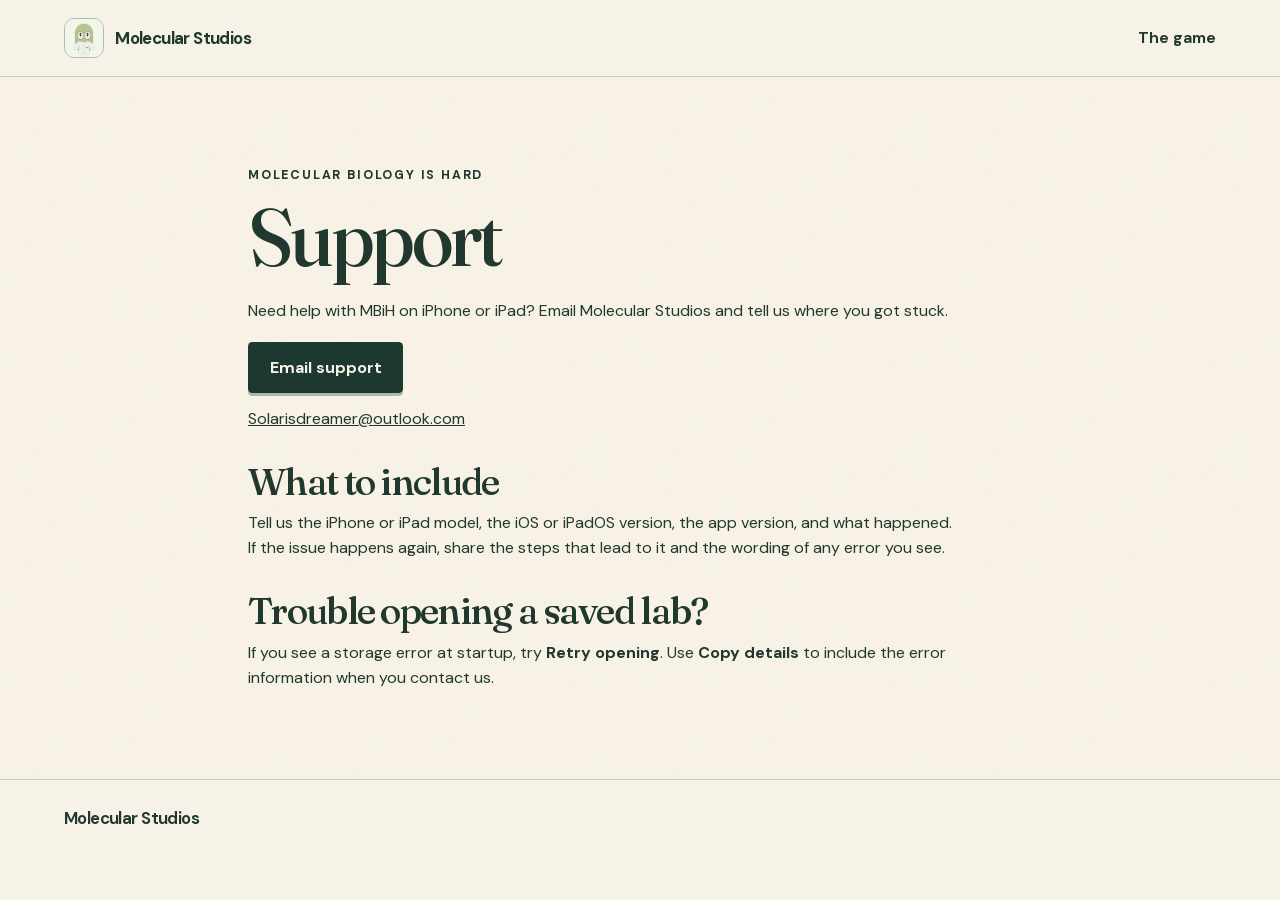
==== support/index.html @ f118ce56 "Publish Molecular Studios product and support pages" ====
<!doctype html>
<html lang="en">
<head>
  <meta charset="utf-8">
  <meta name="viewport" content="width=device-width, initial-scale=1">
  <meta name="theme-color" content="#f6f2e8">
  <title>MBiH Support | Molecular Studios</title>
  <meta name="description" content="Get help with Molecular Biology is Hard on iPhone and iPad.">
  <link rel="canonical" href="https://zosimov735.github.io/molecular-studios/support/">
  <link rel="icon" href="../assets/ed.webp" type="image/webp">
  <link rel="stylesheet" href="../style.css">
</head>
<body>
  <a class="skip" href="#main">Skip to content</a>
  <header class="site-header">
    <div class="wrap header-inner">
      <a class="studio" href="../">
        <img src="../assets/ed.webp" width="40" height="40" alt="">
        <span>Molecular Studios</span>
      </a>
      <nav aria-label="Studio pages"><a href="../">The game</a></nav>
    </div>
  </header>
  <main class="paper" id="main">
    <article class="wrap info-page">
      <p class="eyebrow">Molecular Biology is Hard</p>
      <h1>Support</h1>
      <p>Need help with MBiH on iPhone or iPad? Email Molecular Studios and tell us where you got stuck.</p>
      <a class="button" href="mailto:Solarisdreamer@outlook.com?subject=MBiH%20support">Email support</a>
      <p class="support-address"><a href="mailto:Solarisdreamer@outlook.com?subject=MBiH%20support">Solarisdreamer@outlook.com</a></p>
      <h2>What to include</h2>
      <p>Tell us the iPhone or iPad model, the iOS or iPadOS version, the app version, and what happened. If the issue happens again, share the steps that lead to it and the wording of any error you see.</p>
      <h2>Trouble opening a saved lab?</h2>
      <p>If you see a storage error at startup, try <strong>Retry opening</strong>. Use <strong>Copy details</strong> to include the error information when you contact us.</p>
    </article>
  </main>
  <footer class="site-footer">
    <div class="wrap footer-inner">
      <a class="studio" href="../">Molecular Studios</a>
    </div>
  </footer>
</body>
</html>
---- style.css ----
@font-face {
  font-family: Fraunces;
  src: url("assets/fonts/fraunces.woff2") format("woff2");
  font-weight: 500;
  font-display: swap;
}

@font-face {
  font-family: Fraunces;
  src: url("assets/fonts/fraunces-italic.woff2") format("woff2");
  font-weight: 500;
  font-style: italic;
  font-display: swap;
}

@font-face {
  font-family: "DM Sans";
  src: url("assets/fonts/dm-sans.woff2") format("woff2");
  font-weight: 400 700;
  font-display: swap;
}

:root {
  color-scheme: light;
  --paper: #f6f2e8;
  --ink: #20382d;
  --muted: #4b5b50;
  --pine: #1d382e;
  --mint: #c9dbcc;
  --sage: #e0e8dc;
  --brass: #f0daa4;
  --line: #c9cbb9;
  --display: Fraunces, Georgia, serif;
  --body: "DM Sans", system-ui, sans-serif;
  --pad: clamp(1.25rem, 5vw, 5rem);
}

*, *::before, *::after { box-sizing: border-box; }

html { scroll-behavior: smooth; }
body {
  margin: 0;
  background: var(--paper);
  color: var(--ink);
  font: 1rem/1.57 var(--body);
}

h1, h2, h3, p, figure { margin: 0; }
img { display: block; max-width: 100%; height: auto; }
a { color: inherit; }
button { font: inherit; }
:focus-visible { outline: 3px solid #15817c; outline-offset: 5px; }

.wrap { width: min(100% - var(--pad) * 2, 82rem); margin-inline: auto; }
.paper {
  background-color: var(--paper);
  background-image: linear-gradient(#f6f2e8d9, #f6f2e8d9), url("assets/paper.webp");
  background-size: auto, 20rem;
}

.skip {
  position: fixed;
  z-index: 5;
  inset: .5rem auto auto .5rem;
  padding: .65rem 1rem;
  transform: translateY(-150%);
  background: var(--pine);
  color: white;
}
.skip:focus { transform: none; }

.site-header { border-bottom: 1px solid var(--line); }
.header-inner, .footer-inner {
  min-height: 4.75rem;
  display: flex;
  align-items: center;
  justify-content: space-between;
  gap: .5rem 2rem;
}

.studio {
  display: inline-flex;
  align-items: center;
  min-height: 44px;
  gap: .7rem;
  font-weight: 700;
  text-decoration: none;
  letter-spacing: -.035em;
  font-size: 1.06rem;
}

.studio img {
  border: 1px solid #aebda8;
  border-radius: .65rem;
}

.site-header nav { display: flex; gap: clamp(.9rem, 2.8vw, 2.5rem); }
.site-header nav a, .site-footer a {
  display: inline-flex;
  align-items: center;
  min-height: 44px;
  font-weight: 650;
  text-underline-offset: .35em;
  text-decoration: none;
}
.site-header nav a:hover, .site-footer a:hover { text-decoration: underline; }

.eyebrow {
  color: inherit;
  font-size: .78rem;
  font-weight: 700;
  line-height: 1.4;
  letter-spacing: .145em;
  text-transform: uppercase;
}

h1, h2, h3 {
  font-family: var(--display);
  font-weight: 500;
  font-optical-sizing: auto;
  line-height: 1.02;
  letter-spacing: -.045em;
}

h2 { font-size: clamp(2.7rem, 5.2vw, 5.05rem); }
h3 { font-size: clamp(1.85rem, 3.05vw, 3rem); }

.hero {
  position: relative;
  isolation: isolate;
  overflow: clip;
}

.hero::after {
  position: absolute;
  z-index: -1;
  right: -2rem;
  top: 4.5rem;
  bottom: 4.5rem;
  width: 45%;
  background-color: #dbe3d6;
  background-image: repeating-linear-gradient(90deg, transparent 0 31px, #819b892a 31px 32px),
                    repeating-linear-gradient(0deg, transparent 0 31px, #819b892a 31px 32px);
  border-block: 1px solid #bacabc;
  content: "";
}

.hero-layout {
  display: grid;
  grid-template-columns: minmax(0, .87fr) minmax(0, 1.13fr);
  gap: clamp(1.75rem, 4.5vw, 4.25rem);
  align-items: center;
  min-height: 36rem;
  padding-block: clamp(4.25rem, 8vw, 8.6rem);
}

.product-name { margin-bottom: 1.25rem; }
.hero h1 { font-size: clamp(3.15rem, 5.05vw, 5rem); }
.hero h1 em { color: #396453; }
.hero h1 i { font-style: inherit; }
.lead { margin-top: 1.5rem; max-width: 32rem; color: var(--muted); font-size: clamp(1rem, 1.35vw, 1.1875rem); }

.hero-actions {
  display: flex;
  flex-wrap: wrap;
  gap: .65rem 1.15rem;
  align-items: center;
  margin-top: 1.7rem;
}
.platform { color: var(--muted); font-size: .875rem; font-weight: 650; }

.button {
  display: inline-flex;
  justify-content: center;
  align-items: center;
  min-height: 3.2rem;
  padding: .65rem 1.35rem;
  border-radius: .27rem;
  background: var(--pine);
  color: var(--paper);
  font-weight: 700;
  text-decoration: none;
  box-shadow: 0 3px 0 #a8bba8;
  transition: background-color .15s, box-shadow .15s;
}
.button:hover { background-color: #2d5546; box-shadow: 0 3px 0 #6e9981; }

.hero-mount {
  padding: clamp(.55rem, 1.3vw, 1.125rem);
  background: #f9f6ed;
  border: 1px solid #a2b2a4;
  border-radius: .65rem;
  box-shadow: 0 2px 0 #a0ae9e, 0 16px 40px #213d3030;
}

.shot {
  display: block;
  position: relative;
  border: 1px solid #91a49970;
  border-radius: .32rem;
  overflow: hidden;
  background: #dce7df;
}

.shot img { width: 100%; }
.expand-mark {
  display: grid;
  place-items: center;
  width: 2.25rem;
  height: 2.25rem;
  position: absolute;
  inset: auto .6rem .6rem auto;
  color: white;
  background-color: #18382fed;
  border: 1px solid #e3eddd96;
  border-radius: .23rem;
  transition: background-color .15s;
}
.expand-mark::before {
  content: "";
  width: 1rem;
  height: 1rem;
  background:
    linear-gradient(currentColor 0 0) top left / 6px 2px,
    linear-gradient(currentColor 0 0) top left / 2px 6px,
    linear-gradient(currentColor 0 0) bottom right / 6px 2px,
    linear-gradient(currentColor 0 0) bottom right / 2px 6px;
  background-repeat: no-repeat;
}
.shot:hover .expand-mark, .shot:focus-visible .expand-mark { background-color: #387257; }

figcaption { margin-top: .7rem; color: var(--muted); font-size: .875rem; font-weight: 650; }
.hero figcaption {
  display: flex;
  flex-wrap: wrap;
  justify-content: space-between;
  gap: .15rem .75rem;
  margin-top: .6rem;
  padding: 0 .15rem;
}
.hero figcaption span:first-child { color: var(--ink); }

.chapter { padding-block: clamp(3.5rem, 7vw, 7rem); }
.chapter h2 { margin-block: .85rem 1.25rem; }
.chapter p:not(.eyebrow) { max-width: 33rem; }
.chapter p + p { margin-top: .9rem; }

.bench { color: #f8f4e9; background: var(--pine); }
.bench-layout, .ed-layout, .return-layout {
  display: grid;
  grid-template-columns: minmax(0, .75fr) minmax(0, 1.25fr);
  gap: clamp(1.75rem, 6vw, 6rem);
  align-items: center;
}
.bench .eyebrow { color: var(--brass); }
.bench p:not(.eyebrow), .bench figcaption { color: #d4e3d7; }
.bench .shot { border-color: #759184; }
.bench :focus-visible { outline-color: var(--brass); }
.bench h2 { font-size: clamp(2.6rem, 4.35vw, 4.3rem); text-wrap: balance; }

.ed {
  background-color: #f0e2c6;
  background-image: linear-gradient(#f0e2c6b8, #f0e2c6b8), url("assets/paper.webp");
  border-bottom: 1px solid #d6c6a7;
}

.ed-layout { grid-template-columns: minmax(0, 1.3fr) minmax(0, .7fr); }
.ed-copy { grid-column: 2; grid-row: 1; }
.office-media {
  grid-column: 1;
  grid-row: 1;
  transform: rotate(-1.25deg);
  border: 1px solid #b9a67f;
  padding: clamp(.5rem, 1vw, .9rem);
  border-radius: .3rem;
  background: #fffaeb;
  box-shadow: 0 12px 26px #62442920;
}
.ed-intro {
  display: flex;
  align-items: center;
  gap: .85rem;
  margin-bottom: .9rem;
  font-size: clamp(1.1rem, 1.55vw, 1.35rem);
  font-weight: 650;
  line-height: 1.4;
}
.ed-intro img {
  flex: none;
  width: clamp(3.1rem, 5.6vw, 5rem);
  aspect-ratio: 1;
  border: 1px solid #a6b6a1;
  border-radius: 50%;
}
.ed-copy > p:last-child { color: var(--muted); }

.experiment-intro { margin-bottom: clamp(1.75rem, 4vw, 3.5rem); }
.experiment-intro p:last-child { color: var(--muted); font-size: 1.08rem; }
.experiment-steps {
  display: grid;
  grid-template-columns: repeat(2, minmax(0, 1fr));
  gap: 2rem clamp(1.25rem, 3.5vw, 3.5rem);
  margin: 0;
  padding: 0;
  list-style: none;
}
.experiment-steps figure { margin-bottom: 1.2rem; }
.experiment-steps h3 + p { margin-block: .55rem 0; color: var(--muted); }
.measurement {
  grid-column: 1 / -1;
  display: grid;
  grid-template-columns: minmax(8rem, 16rem) minmax(0, 1fr);
  align-items: center;
  gap: clamp(1rem, 4vw, 3rem);
  padding-block: 1.5rem;
  border-block: 1px solid var(--line);
}
.experiment-steps .instrument { margin: 0; }
.instrument img { margin-inline: auto; width: min(100%, 12rem); }

.return {
  background: var(--sage);
  border-block: 1px solid #bdc9ba;
}
.return p:not(.eyebrow) { color: var(--muted); }
.return figure { padding: clamp(.5rem, 1.2vw, 1rem); border: 1px solid #a7b9aa; background: #eaf0e6; border-radius: .4rem; }

.closing {
  text-align: center;
  padding-block: clamp(3.5rem, 7vw, 6rem);
}
.closing h2 { font-size: clamp(2.5rem, 5.25vw, 4.75rem); }
.closing p { margin-top: 1rem; color: var(--muted); }
.closing .button { margin-top: 1.4rem; }

.site-footer { border-top: 1px solid var(--line); }
.site-footer a { font-size: .92rem; }
.site-footer .studio { font-size: 1.05rem; }
.footer-links { display: flex; flex-wrap: wrap; gap: .25rem 1.25rem; }

.info-page {
  max-width: 49rem;
  min-height: 70vh;
  padding-block: clamp(2.75rem, 7vw, 6rem);
}
.info-page h1 { margin-block: .8rem 1.2rem; font-size: clamp(3rem, 7vw, 5rem); }
.info-page h2 { margin-block: 2rem .55rem; font-size: clamp(1.6rem, 3.5vw, 2.35rem); }
.info-page p { max-width: 65ch; }
.info-page p + p { margin-top: .75rem; }
.info-page .button { margin-top: 1.2rem; }
.support-address { margin-top: .8rem; overflow-wrap: anywhere; }

.gallery-open { overflow: hidden; }
.gallery {
  color: var(--ink);
  width: min(96vw, 92rem);
  max-width: none;
  max-height: 94dvh;
  padding: .65rem;
  margin: auto;
  border: 1px solid #789184;
  border-radius: .45rem;
  background: var(--paper);
}
.gallery::backdrop { background: #142e27d9; }
.gallery-toolbar {
  display: flex;
  align-items: center;
  flex-wrap: wrap;
  gap: .5rem;
  padding: .15rem .3rem .65rem;
}
.gallery-toolbar h2 {
  flex: 1 1 11rem;
  margin: 0;
  letter-spacing: 0;
  font: 700 1rem/1.25 var(--body);
}
.gallery-toolbar button {
  cursor: pointer;
  padding: .4rem .75rem;
  min-height: 44px;
  border: 1px solid #a4b4a5;
  border-radius: .25rem;
  background: var(--sage);
  color: var(--ink);
  font-size: .9rem;
  font-weight: 700;
}
.gallery-toolbar button:hover { background: #c4d9cb; }
.gallery-zoom { min-width: 7rem; }
.gallery-view {
  overflow: auto;
  overscroll-behavior: contain;
  max-height: calc(94dvh - 7rem);
  background: #dce7df;
  border-radius: .2rem;
}
.gallery-view img {
  width: auto;
  max-height: calc(94dvh - 7rem);
  margin: 0 auto;
  object-fit: contain;
}
.actual-size .gallery-view img { max-width: none; max-height: none; }

@media (max-width: 54rem) {
  .hero-layout { gap: 1.75rem; }
  .hero h1 { font-size: clamp(2.6rem, 5.6vw, 3.4rem); }
  .hero::after { width: 44%; }
  .bench-layout, .return-layout { grid-template-columns: minmax(0, .85fr) minmax(0, 1.15fr); }
}

@media (min-width: 44.01rem) and (max-width: 54rem) {
  .hero-layout {
    grid-template-columns: minmax(0, 1fr);
    min-height: 0;
    gap: 1.6rem;
    padding-block: 3rem;
  }
  .hero-copy {
    display: grid;
    grid-template-columns: minmax(0, 1.1fr) minmax(0, .9fr);
    align-items: start;
    gap: .85rem 1.25rem;
  }
  .hero-copy .product-name { grid-column: 1 / -1; margin-bottom: 0; }
  .hero-copy .lead { margin: 0; }
  .hero-actions { grid-column: 2; margin-top: 0; }
  .hero::after { inset: auto 0 0; width: auto; height: 13rem; border-bottom: 0; }
  .ed-layout { grid-template-columns: minmax(0, 1.1fr) minmax(0, .9fr); gap: 2rem; }
}

@media (max-width: 44rem) {
  .hero-layout, .bench-layout, .ed-layout, .return-layout { grid-template-columns: minmax(0, 1fr); }
  .hero-layout { padding-block: 2.5rem 2.65rem; min-height: 0; }
  .hero::after { inset: auto 0 0; width: auto; height: 10.25rem; border-bottom: 0; }
  .hero h1 { font-size: clamp(2.75rem, 10.4vw, 4.2rem); }
  .lead, .hero-actions { margin-top: 1.1rem; }
  .product-name { margin-bottom: .8rem; }
  .header-inner { min-height: 0; padding-block: .55rem; flex-wrap: wrap; gap: .15rem 1.25rem; }
  .site-header nav { gap: 1.15rem; }
  .site-header nav a { font-size: .85rem; }
  .studio img { width: 34px; height: 34px; }
  .ed-copy, .office-media { grid-column: auto; grid-row: auto; }
  .ed-copy h2 { text-wrap: balance; }
  .ed-copy h2 br, .return h2 br { display: none; }
  .office-media { transform: none; }
  .experiment-steps { grid-template-columns: minmax(0, 1fr); gap: 1.7rem; }
  .experiment-steps figure { margin-bottom: .75rem; }
  .measurement { grid-template-columns: minmax(5.5rem, 7.3rem) minmax(0, 1fr); gap: .95rem; }
  .closing h2 br { display: none; }
}

@media (max-width: 26rem) {
  .site-header nav { justify-content: space-between; width: 100%; gap: .55rem; }
  .site-header nav a { min-height: 44px; }
  .platform { font-size: .825rem; }
  .expand-mark { inset: auto .3rem .3rem auto; width: 1.75rem; height: 1.75rem; }
  .gallery-toolbar { gap: .35rem; }
  .gallery-toolbar h2 { flex-basis: 7rem; }
  .measurement { grid-template-columns: minmax(0, 1fr); }
  .instrument img { margin-inline: 0; width: 7rem; }
}

@media (prefers-reduced-motion: reduce) {
  html { scroll-behavior: auto; }
  *, *::before, *::after { transition: none !important; }
}
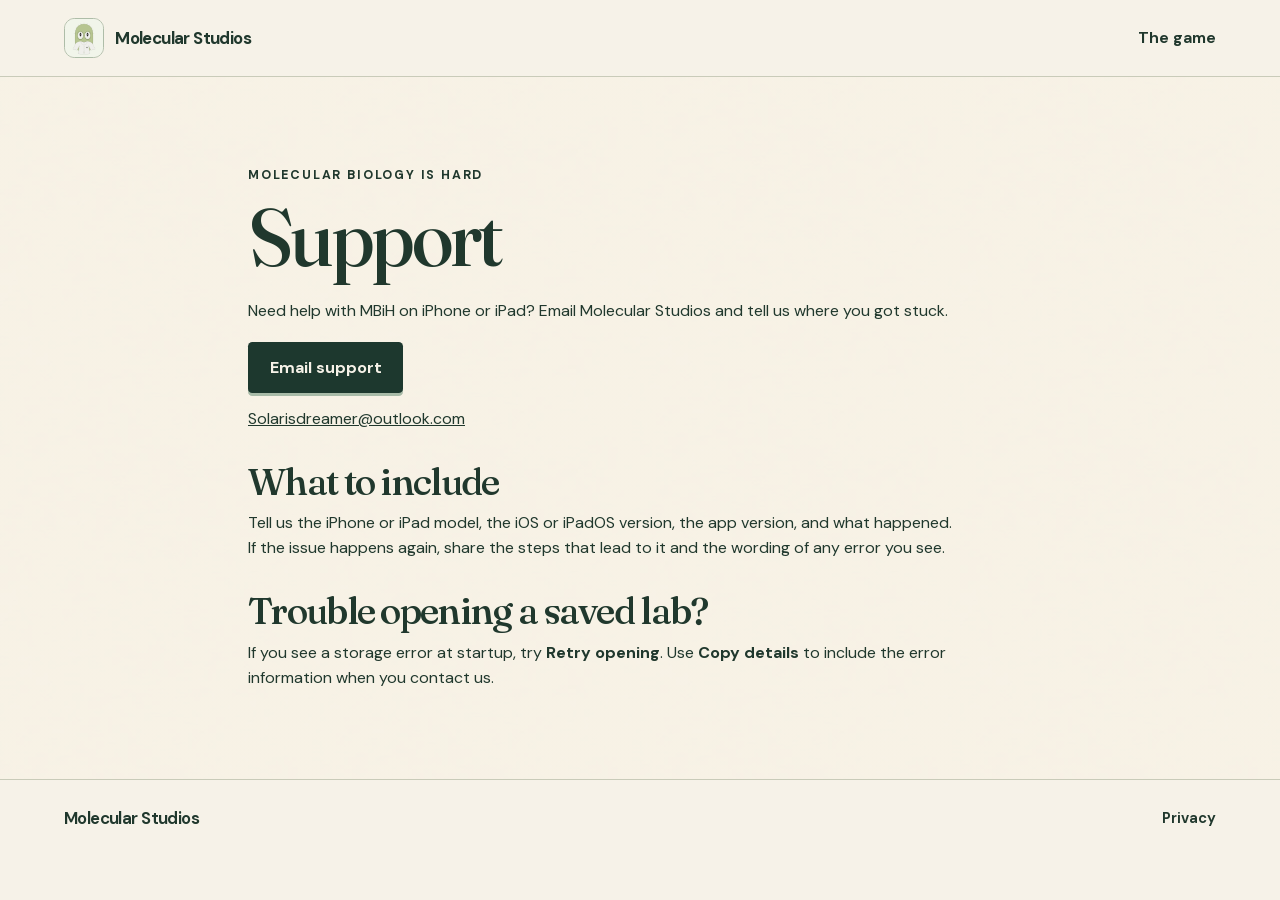
==== commit d1def2f1: "Publish MBiH privacy policy and deletion contact" ====
--- a/support/index.html
+++ b/support/index.html
@@ -37,6 +37,7 @@
   <footer class="site-footer">
     <div class="wrap footer-inner">
       <a class="studio" href="../">Molecular Studios</a>
+      <nav class="footer-links" aria-label="Studio pages"><a href="../privacy/">Privacy</a></nav>
     </div>
   </footer>
 </body>
